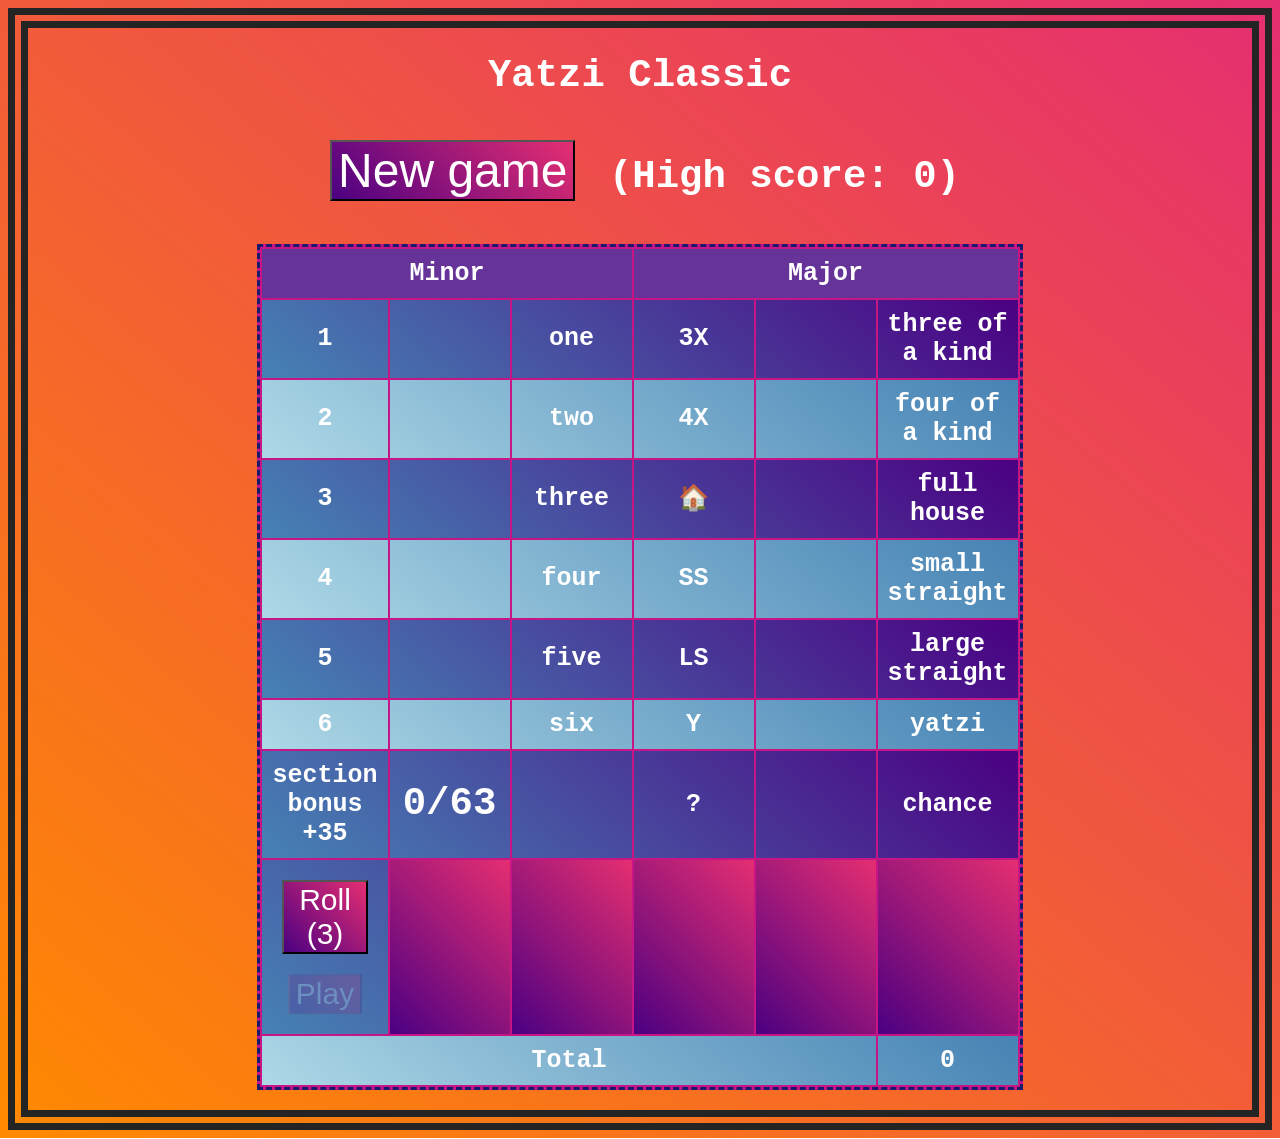
==== index.html @ 76d764ea "Minor UI changes" ====
<!DOCTYPE html>
<html>

<head>
    <title>Yatzi Classic</title>
    <link rel="stylesheet" href="styles/style.css">
    <link rel="shortcut icon" href="favicon.ico" type="image/x-icon">
    <script src="scripts/index.js" defer></script>
</head>

<body>
    <header>
        <h1>Yatzi Classic</h1>
        <h2>
            <button id="new-game-btn">New game</button>
            (High score: <span id="high-score">N/A</span>)
        </h2>
    </header>
    <main>
        <table>
            <thead>
                <tr class="table-head">
                    <th colspan="3" scope="colgroup">Minor</th>
                    <th colspan="3" scope="colgroup">Major</th>
                </tr>
            </thead>
            <tbody>
                <tr>
                    <td>1</td>
                    <td class="score minor" id="score-1" data-score="null"></td>
                    <td class="desc">one</td>
                    <td>3X</td>
                    <td class="score" id="score-7" data-score="null"></td>
                    <td class="desc">three of a kind</td>
                </tr>
                <tr>
                    <td>2</td>
                    <td class="score minor" id="score-2" data-score="null"></td>
                    <td class="desc">two</td>
                    <td>4X</td>
                    <td class="score" id="score-8" data-score="null"></td>
                    <td class="desc">four of a kind</td>
                </tr>
                <tr>
                    <td>3</td>
                    <td class="score minor" id="score-3" data-score="null"></td>
                    <td class="desc">three</td>
                    <td>🏠</td>
                    <td class="score" id="score-9" data-score="null"></td>
                    <td class="desc">full house</td>
                </tr>
                <tr>
                    <td>4</td>
                    <td class="score minor" id="score-4" data-score="null"></td>
                    <td class="desc">four</td>
                    <td>SS</td>
                    <td class="score" id="score-10" data-score="null"></td>
                    <td class="desc">small straight</td>
                </tr>
                <tr>
                    <td>5</td>
                    <td class="score minor" id="score-5" data-score="null"></td>
                    <td class="desc">five</td>
                    <td>LS</td>
                    <td class="score" id="score-11" data-score="null"></td>
                    <td class="desc">large straight</td>
                </tr>
                <tr>
                    <td>6</td>
                    <td class="score minor" id="score-6" data-score="null"></td>
                    <td class="desc">six</td>
                    <td>Y</td>
                    <td class="score" id="score-12" data-score="null"></td>
                    <td class="desc">yatzi</td>
                </tr>
                <tr>
                    <td>section bonus +35</td>
                    <td class="score" id="bonus" data-score="null">0/63</td>
                    <td></td>
                    <td>?</td>
                    <td class="score" id="score-13" data-score="null"></td>
                    <td class="desc">chance</td>
                </tr>
            </tbody>
            <tfoot>
                <tr>
                    <td>
                        <button id="roll-btn">Roll (3)</button>
                        <button id="play-btn" disabled>Play</button>
                    </td>
                    <td class="die" data-die="null" id="die-1">
                        <img src="images/1.png" alt="die facing 1">
                    </td>
                    <td class="die" data-die="null" id="die-2">
                        <img src="images/2.png" alt="die facing 2">
                    </td>
                    <td class="die" data-die="null" id="die-3">
                        <img src="images/3.png" alt="die facing 3">
                    </td>
                    <td class="die" data-die="null" id="die-4">
                        <img src="images/4.png" alt="die facing 4">
                    </td>
                    <td class="die" data-die="null" id="die-5">
                        <img src="images/5.png" alt="die facing 5">
                    </td>
                </tr>
                <tr>
                    <th colspan="5" scope="row">Total</th>
                    <td id="total" data-total="null">0</td>
                </tr>
            </tfoot>
        </table>
    </main>
    <footer>
        <!-- Footer -->
    </footer>
</body>

</html>
---- styles/style.css ----
/* * {
    border: 2px solid red;
} */

html {
    /* background-color: tomato; */
    /* background-image: linear-gradient(22.5deg, orangered, blue); */
    font-size: 150%;
    color: white;
    font-family: monospace;
    font-weight: bold;
}

body {
    /* background-color: rgb(0, 255, 135); */
    background-image: linear-gradient(40deg, #ff8a00, #e52e71);
    border: 20px double #242424;
}

h1, h2 {
    /* border: 4px double midnightblue; */
    text-align: center;
    font-size: 200%;
}

#new-game-btn {
    font-size: 100%;
}

main {
    /* display: none; */
    /* visibility: hidden; */
}

table {
    background-color: mediumvioletred;
    border: 3px dashed midnightblue;
    margin: 20px auto;
}

td, th {
    width: 50px;
    /* border: 3px double indigo; */
    padding: 10px;
    text-align: center;
    font-size: 25px;
}

.desc {
    /* padding: 20px; */
}

.score {
    font-size: 200%;
}

#bonus.confirmed {
    color: midnightblue;
    background-image: linear-gradient(45deg, red, orange);
}

.score.remaining:not(.selected):hover {
    background-image: linear-gradient(45deg, teal, lightblue);
}

.score:not(#bonus):not(.confirmed):not(.selected) {
    opacity: 0.4;
}

.die {
    background-image: linear-gradient(45deg, indigo, #e52e71);
}

.die.remaining:hover {
    background-image: linear-gradient(45deg, black, white);
}

td img {
    width: 100px;
    height: 100px;
    visibility: hidden;
}

.table-head th {
    background-color: rebeccapurple;
}

table tr:nth-child(2n) {
    background-image: linear-gradient(40deg, lightblue, steelblue);
}

table tr:nth-child(2n+1) {
    background-image: linear-gradient(40deg, steelblue, indigo);
}

#roll-btn {}


.selected {
    background-image: linear-gradient(45deg, tomato, lightblue);
}

.confirmed:not(#bonus) {
    background-image: linear-gradient(45deg, tomato, navy);
}

button {
    color: white;
    font-size: 120%;
    margin: 10px;
    background-image: linear-gradient(45deg, indigo, #e52e71);
}

button:disabled {
    opacity: 0.2;
}
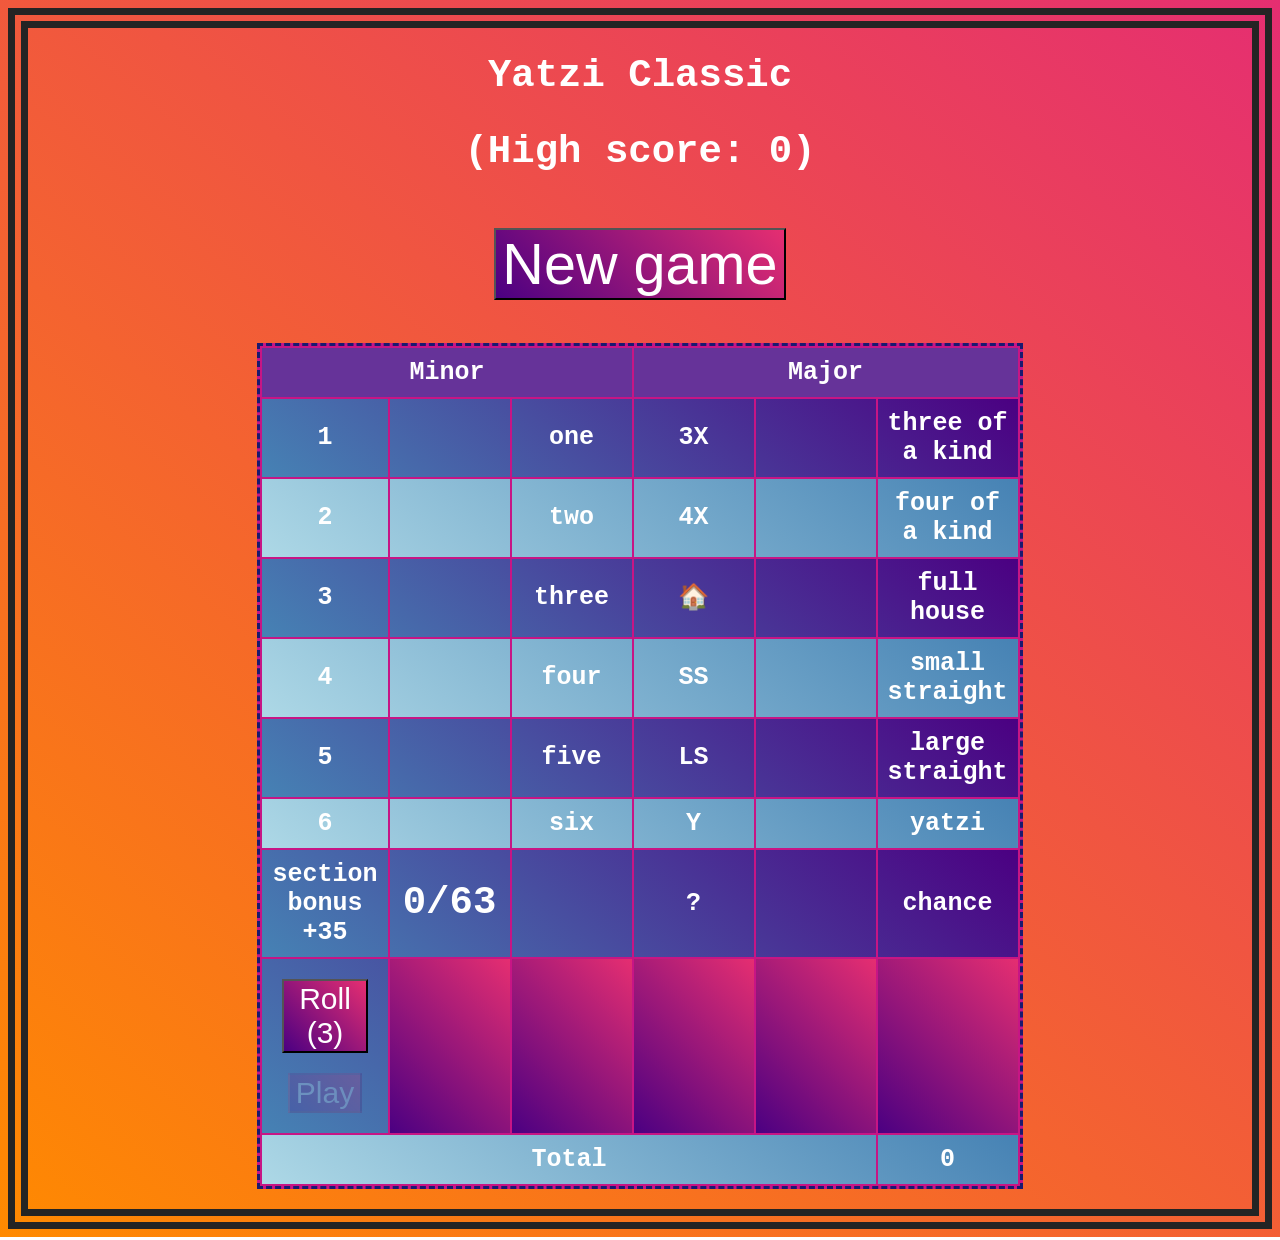
==== commit cb504086: "Updated new game procedure Instead of showing a popup on new game button click, show a confirmation " ====
--- a/index.html
+++ b/index.html
@@ -12,8 +12,13 @@
     <header>
         <h1>Yatzi Classic</h1>
         <h2>
+            (High score: <span id="high-score">N/A</span>)<br><br>
             <button id="new-game-btn">New game</button>
-            (High score: <span id="high-score">N/A</span>)
+            <div id="new-game-confirmation">
+                <span>Sure?</span>
+                <button id="new-game-yes-btn">Yes</button>
+                <button id="new-game-no-btn">No</button>
+            </div>
         </h2>
     </header>
     <main>
--- a/styles/style.css
+++ b/styles/style.css
@@ -23,8 +23,9 @@
     font-size: 200%;
 }
 
-#new-game-btn {
-    font-size: 100%;
+#new-game-confirmation {
+    display: none;
+    font-size: 50%;
 }
 
 main {
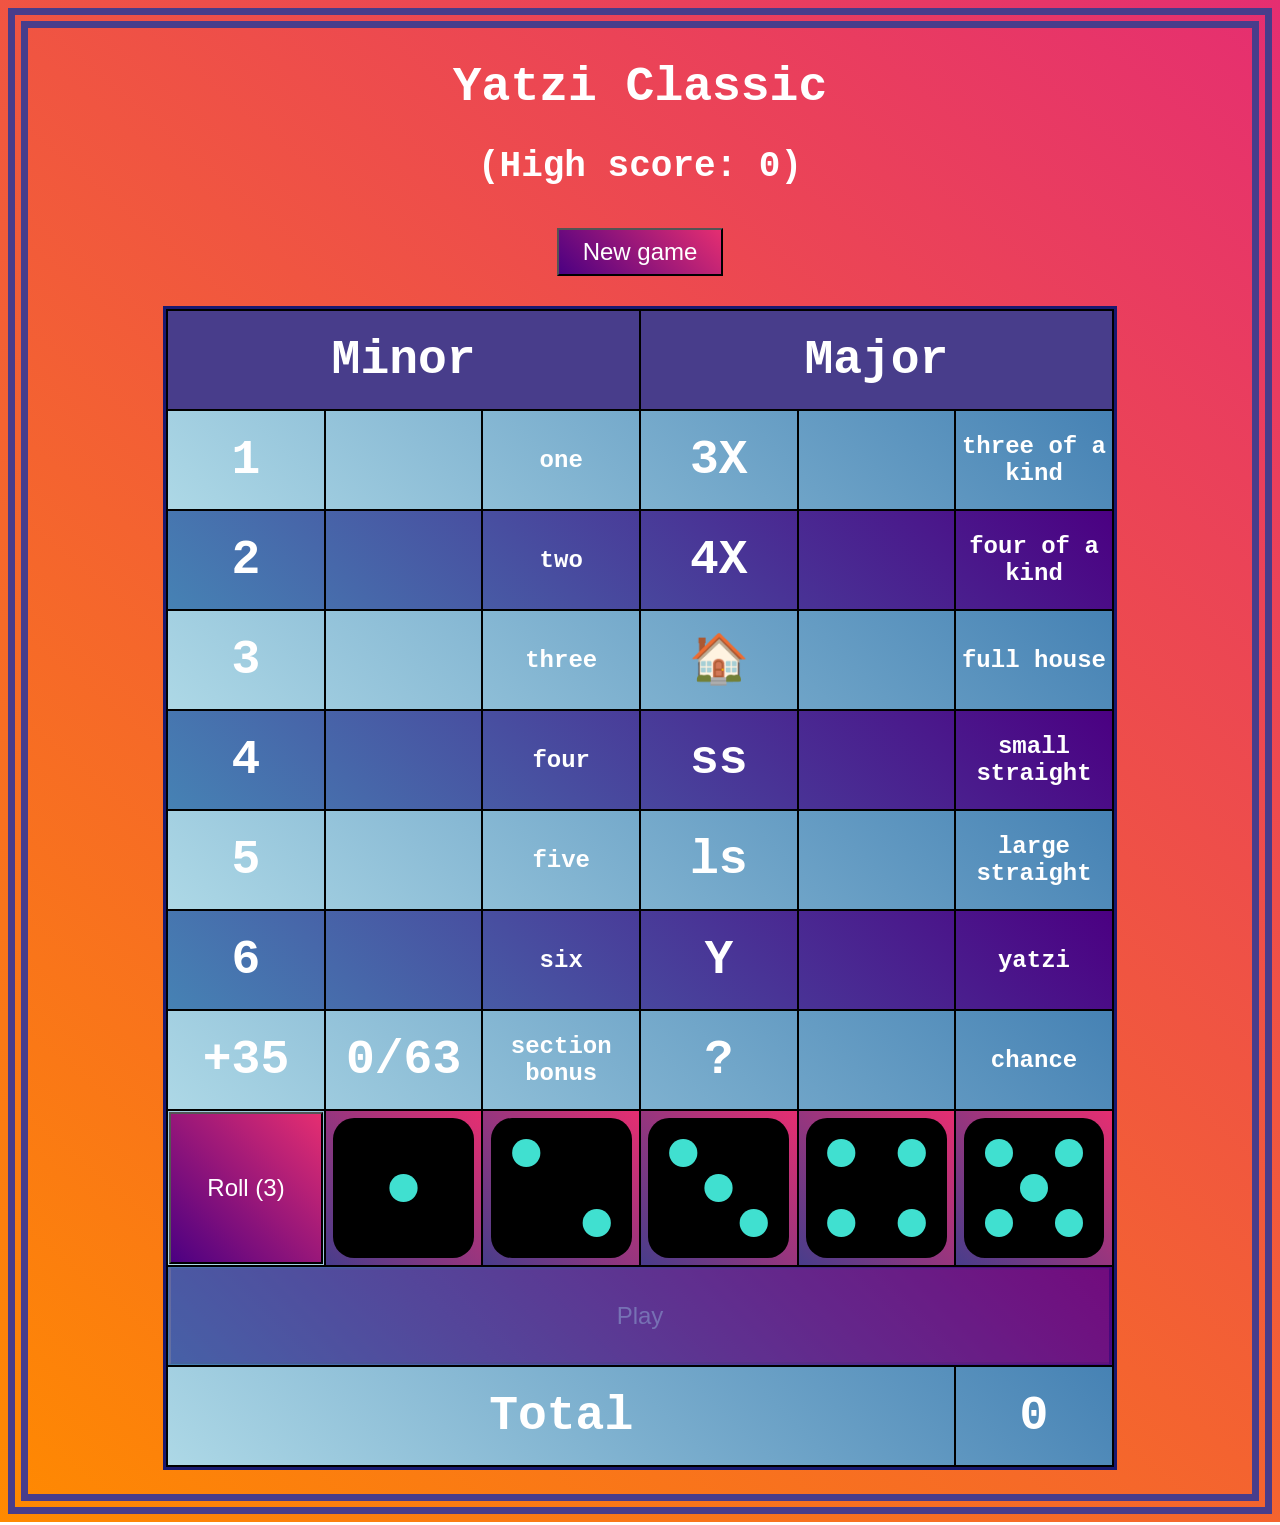
==== commit a4166f3c: "Major UI updates * New dice created with svg * Colors changed for - .selected, table header row, dic" ====
--- a/index.html
+++ b/index.html
@@ -1,5 +1,5 @@
 <!DOCTYPE html>
-<html>
+<html lang="en-US">
 
 <head>
     <title>Yatzi Classic</title>
@@ -14,12 +14,12 @@
         <h2>
             (High score: <span id="high-score">N/A</span>)<br><br>
             <button id="new-game-btn">New game</button>
-            <div id="new-game-confirmation">
-                <span>Sure?</span>
-                <button id="new-game-yes-btn">Yes</button>
-                <button id="new-game-no-btn">No</button>
-            </div>
         </h2>
+        <div id="new-game-confirmation">
+            <span>Sure?</span>
+            <button id="new-game-yes-btn">Yes</button>
+            <button id="new-game-no-btn">No</button>
+        </div>
     </header>
     <main>
         <table>
@@ -31,58 +31,58 @@
             </thead>
             <tbody>
                 <tr>
-                    <td>1</td>
+                    <td class="name">1</td>
                     <td class="score minor" id="score-1" data-score="null"></td>
                     <td class="desc">one</td>
-                    <td>3X</td>
+                    <td class="name">3X</td>
                     <td class="score" id="score-7" data-score="null"></td>
                     <td class="desc">three of a kind</td>
                 </tr>
                 <tr>
-                    <td>2</td>
+                    <td class="name">2</td>
                     <td class="score minor" id="score-2" data-score="null"></td>
                     <td class="desc">two</td>
-                    <td>4X</td>
+                    <td class="name">4X</td>
                     <td class="score" id="score-8" data-score="null"></td>
                     <td class="desc">four of a kind</td>
                 </tr>
                 <tr>
-                    <td>3</td>
+                    <td class="name">3</td>
                     <td class="score minor" id="score-3" data-score="null"></td>
                     <td class="desc">three</td>
-                    <td>🏠</td>
+                    <td class="name">🏠</td>
                     <td class="score" id="score-9" data-score="null"></td>
                     <td class="desc">full house</td>
                 </tr>
                 <tr>
-                    <td>4</td>
+                    <td class="name">4</td>
                     <td class="score minor" id="score-4" data-score="null"></td>
                     <td class="desc">four</td>
-                    <td>SS</td>
+                    <td class="name">ss</td>
                     <td class="score" id="score-10" data-score="null"></td>
                     <td class="desc">small straight</td>
                 </tr>
                 <tr>
-                    <td>5</td>
+                    <td class="name">5</td>
                     <td class="score minor" id="score-5" data-score="null"></td>
                     <td class="desc">five</td>
-                    <td>LS</td>
+                    <td class="name">ls</td>
                     <td class="score" id="score-11" data-score="null"></td>
                     <td class="desc">large straight</td>
                 </tr>
                 <tr>
-                    <td>6</td>
+                    <td class="name">6</td>
                     <td class="score minor" id="score-6" data-score="null"></td>
                     <td class="desc">six</td>
-                    <td>Y</td>
+                    <td class="name">Y</td>
                     <td class="score" id="score-12" data-score="null"></td>
                     <td class="desc">yatzi</td>
                 </tr>
                 <tr>
-                    <td>section bonus +35</td>
+                    <td class="name">+35</td>
                     <td class="score" id="bonus" data-score="null">0/63</td>
-                    <td></td>
-                    <td>?</td>
+                    <td class="desc">section bonus</td>
+                    <td class="name">?</td>
                     <td class="score" id="score-13" data-score="null"></td>
                     <td class="desc">chance</td>
                 </tr>
@@ -91,22 +91,26 @@
                 <tr>
                     <td>
                         <button id="roll-btn">Roll (3)</button>
-                        <button id="play-btn" disabled>Play</button>
                     </td>
                     <td class="die" data-die="null" id="die-1">
-                        <img src="images/1.png" alt="die facing 1">
+                        <img src="images/1.svg" alt="die facing 1">
                     </td>
                     <td class="die" data-die="null" id="die-2">
-                        <img src="images/2.png" alt="die facing 2">
+                        <img src="images/2.svg" alt="die facing 2">
                     </td>
                     <td class="die" data-die="null" id="die-3">
-                        <img src="images/3.png" alt="die facing 3">
+                        <img src="images/3.svg" alt="die facing 3">
                     </td>
                     <td class="die" data-die="null" id="die-4">
-                        <img src="images/4.png" alt="die facing 4">
+                        <img src="images/4.svg" alt="die facing 4">
                     </td>
                     <td class="die" data-die="null" id="die-5">
-                        <img src="images/5.png" alt="die facing 5">
+                        <img src="images/5.svg" alt="die facing 5">
+                    </td>
+                </tr>
+                <tr>
+                    <td colspan="6">
+                        <button id="play-btn" disabled>Play</button>
                     </td>
                 </tr>
                 <tr>
--- a/styles/style.css
+++ b/styles/style.css
@@ -1,58 +1,74 @@
-/* * {
-    border: 2px solid red;
-} */
-
 html {
-    /* background-color: tomato; */
-    /* background-image: linear-gradient(22.5deg, orangered, blue); */
-    font-size: 150%;
+    font-size: 1.5rem;
     color: white;
     font-family: monospace;
     font-weight: bold;
 }
 
 body {
-    /* background-color: rgb(0, 255, 135); */
     background-image: linear-gradient(40deg, #ff8a00, #e52e71);
-    border: 20px double #242424;
+    border: 20px double darkslateblue;
 }
 
-h1, h2 {
-    /* border: 4px double midnightblue; */
+h1, h2, #new-game-confirmation {
     text-align: center;
-    font-size: 200%;
+}
+
+button {
+    background-image: linear-gradient(45deg, indigo, #e52e71);
+    color: white;
+    padding: 0 1rem;
+    height: 2rem;
+    font-size: 1rem;
+    font-family: 'Trebuchet MS', 'Lucida Sans Unicode', 'Lucida Grande', 'Lucida Sans', Arial, sans-serif;
+}
+
+button:disabled {
+    opacity: 0.25;
 }
 
 #new-game-confirmation {
     display: none;
-    font-size: 50%;
-}
-
-main {
-    /* display: none; */
-    /* visibility: hidden; */
+    margin: 1rem auto;
 }
 
 table {
-    background-color: mediumvioletred;
-    border: 3px dashed midnightblue;
-    margin: 20px auto;
+    margin: 0 auto;
+    margin-bottom: 1rem;
+    background-color: black;
+    border: 3px solid midnightblue;
+}
+
+table tr:nth-child(2n) {
+    background-image: linear-gradient(45deg, steelblue, indigo);
+}
+
+table tr:nth-child(2n+1) {
+    background-image: linear-gradient(45deg, lightblue, steelblue);
+}
+
+.table-head th {
+    background-color: darkslateblue;
+    font-size: 2rem;
 }
 
 td, th {
-    width: 50px;
-    /* border: 3px double indigo; */
-    padding: 10px;
+    height: 4rem;
+    width: 12vw;
     text-align: center;
-    font-size: 25px;
 }
 
-.desc {
-    /* padding: 20px; */
+tfoot tr:nth-child(1) {
+    height: 12vw;
 }
 
-.score {
-    font-size: 200%;
+tfoot button {
+    width: 100%;
+    height: 100%;
+}
+
+.score, .name, tfoot {
+    font-size: 2rem;
 }
 
 #bonus.confirmed {
@@ -60,58 +76,24 @@
     background-image: linear-gradient(45deg, red, orange);
 }
 
-.score.remaining:not(.selected):hover {
-    background-image: linear-gradient(45deg, teal, lightblue);
-}
-
 .score:not(#bonus):not(.confirmed):not(.selected) {
     opacity: 0.4;
 }
 
 .die {
-    background-image: linear-gradient(45deg, indigo, #e52e71);
+    background-image: linear-gradient(45deg, darkslateblue, #e52e71);
 }
 
-.die.remaining:hover {
-    background-image: linear-gradient(45deg, black, white);
+.die img {
+    display: block;
+    margin: auto;
+    height: 11vw;
 }
 
-td img {
-    width: 100px;
-    height: 100px;
-    visibility: hidden;
-}
-
-.table-head th {
-    background-color: rebeccapurple;
-}
-
-table tr:nth-child(2n) {
-    background-image: linear-gradient(40deg, lightblue, steelblue);
-}
-
-table tr:nth-child(2n+1) {
-    background-image: linear-gradient(40deg, steelblue, indigo);
-}
-
-#roll-btn {}
-
-
 .selected {
-    background-image: linear-gradient(45deg, tomato, lightblue);
+    background-image: linear-gradient(90deg, black, cyan);
 }
 
 .confirmed:not(#bonus) {
     background-image: linear-gradient(45deg, tomato, navy);
 }
-
-button {
-    color: white;
-    font-size: 120%;
-    margin: 10px;
-    background-image: linear-gradient(45deg, indigo, #e52e71);
-}
-
-button:disabled {
-    opacity: 0.2;
-}
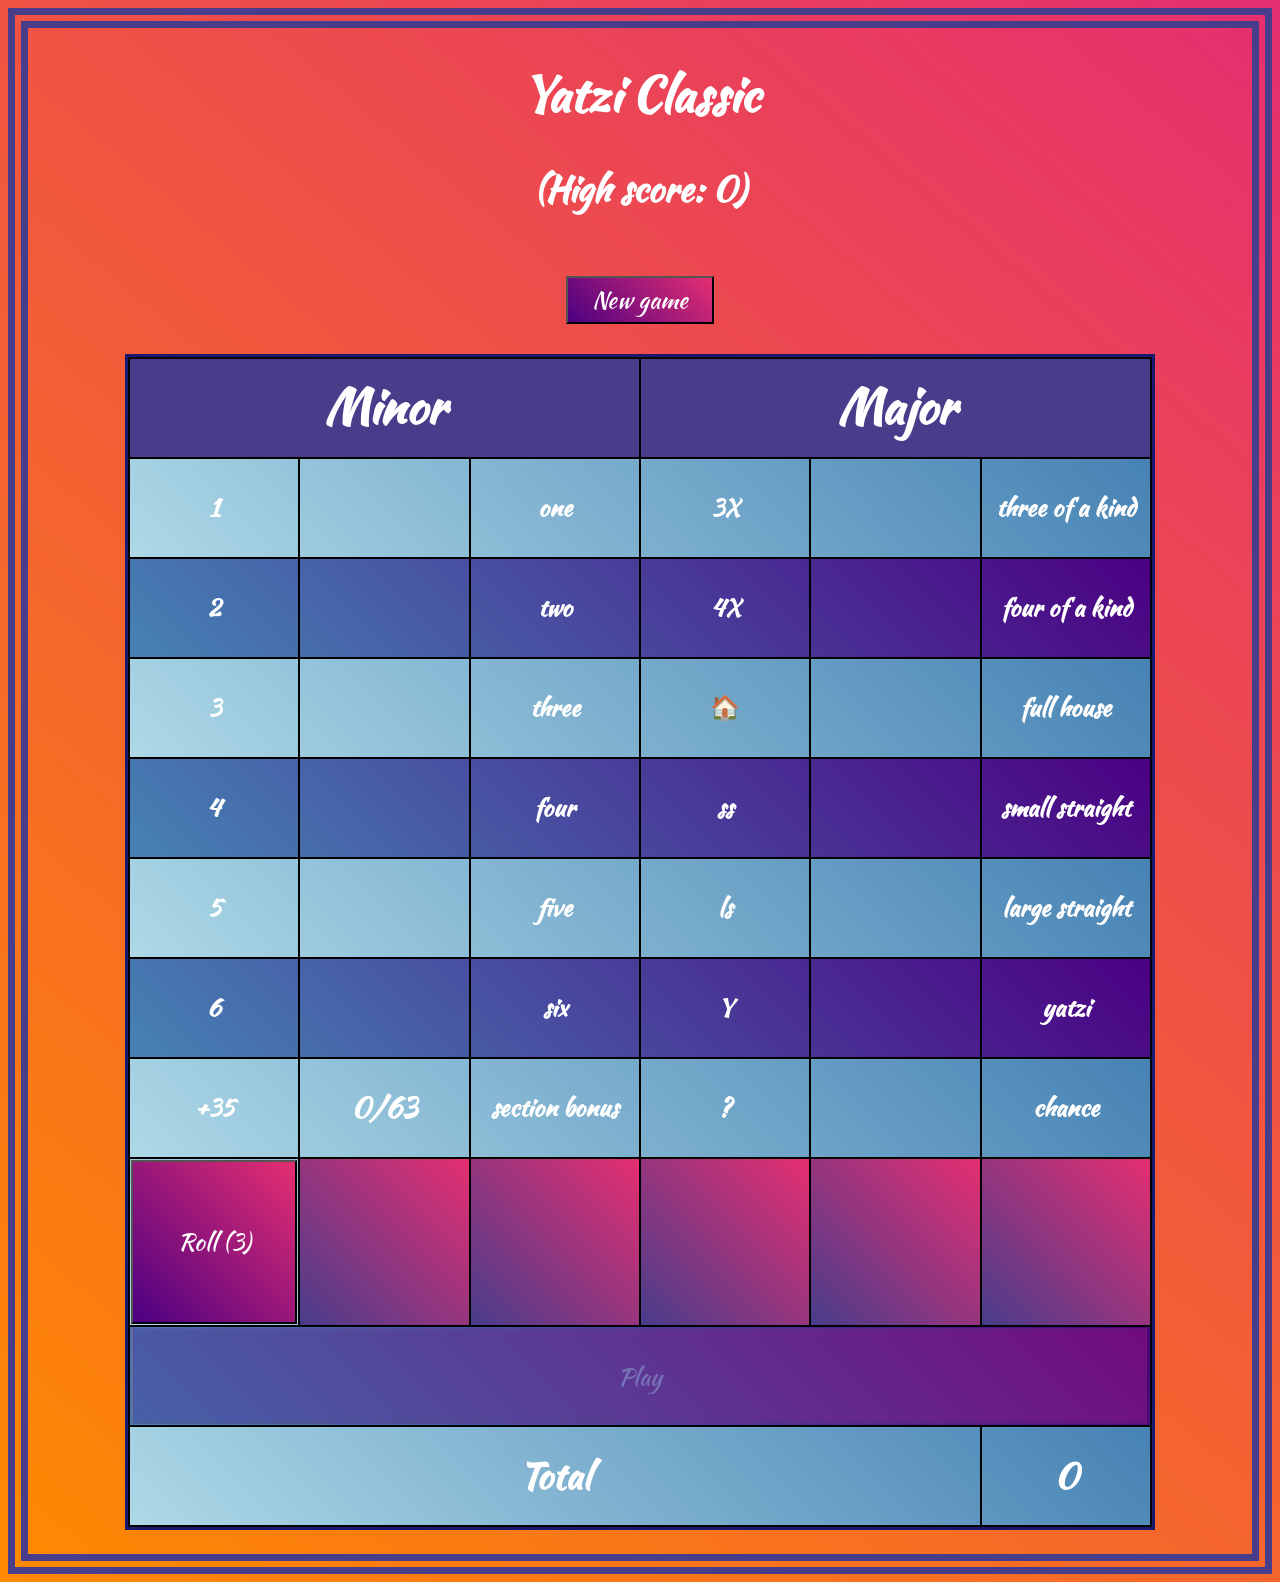
==== commit 9079be26: "Added/removed die images instead of showing/hiding img src often wasn't immediately set, as a result" ====
--- a/index.html
+++ b/index.html
@@ -92,21 +92,11 @@
                     <td>
                         <button id="roll-btn">Roll (3)</button>
                     </td>
-                    <td class="die" data-die="null" id="die-1">
-                        <img src="images/1.svg" alt="die facing 1">
-                    </td>
-                    <td class="die" data-die="null" id="die-2">
-                        <img src="images/2.svg" alt="die facing 2">
-                    </td>
-                    <td class="die" data-die="null" id="die-3">
-                        <img src="images/3.svg" alt="die facing 3">
-                    </td>
-                    <td class="die" data-die="null" id="die-4">
-                        <img src="images/4.svg" alt="die facing 4">
-                    </td>
-                    <td class="die" data-die="null" id="die-5">
-                        <img src="images/5.svg" alt="die facing 5">
-                    </td>
+                    <td class="die" data-die="null" id="die-1"></td>
+                    <td class="die" data-die="null" id="die-2"></td>
+                    <td class="die" data-die="null" id="die-3"></td>
+                    <td class="die" data-die="null" id="die-4"></td>
+                    <td class="die" data-die="null" id="die-5"></td>
                 </tr>
                 <tr>
                     <td colspan="6">
--- a/styles/style.css
+++ b/styles/style.css
@@ -1,7 +1,24 @@
+/* #3b78e7, #4dd0e1, #f06292, #d81b60, #9c27b0, #ce93d8, #0d904f, #9ccc65 */
+
+@font-face {
+    font-family: 'reeyregular';
+    src: url('../fonts/reey-regular-webfont.woff2') format('woff2'), url('../fonts/reey-regular-webfont.woff') format('woff');
+    font-weight: normal;
+    font-style: normal;
+}
+
+@font-face {
+    font-family: 'kaushan_scriptregular';
+    src: url('../fonts/kaushanscript-regular-webfont.woff2') format('woff2'), url('../fonts/kaushanscript-regular-webfont.woff') format('woff');
+    font-weight: normal;
+    font-style: normal;
+}
+
 html {
     font-size: 1.5rem;
     color: white;
-    font-family: monospace;
+    /* font-family: monospace; */
+    font-family: 'kaushan_scriptregular';
     font-weight: bold;
 }
 
@@ -20,7 +37,7 @@
     padding: 0 1rem;
     height: 2rem;
     font-size: 1rem;
-    font-family: 'Trebuchet MS', 'Lucida Sans Unicode', 'Lucida Grande', 'Lucida Sans', Arial, sans-serif;
+    font-family: inherit;
 }
 
 button:disabled {
@@ -54,12 +71,12 @@
 
 td, th {
     height: 4rem;
-    width: 12vw;
+    width: 13vw;
     text-align: center;
 }
 
 tfoot tr:nth-child(1) {
-    height: 12vw;
+    height: 13vw;
 }
 
 tfoot button {
@@ -67,8 +84,12 @@
     height: 100%;
 }
 
-.score, .name, tfoot {
-    font-size: 2rem;
+.score, tfoot {
+    font-size: 1.5rem;
+}
+
+#bonus {
+    font-size: 1.2rem;
 }
 
 #bonus.confirmed {
@@ -91,7 +112,7 @@
 }
 
 .selected {
-    background-image: linear-gradient(90deg, black, cyan);
+    background-image: linear-gradient(90deg, darkcyan, cyan);
 }
 
 .confirmed:not(#bonus) {
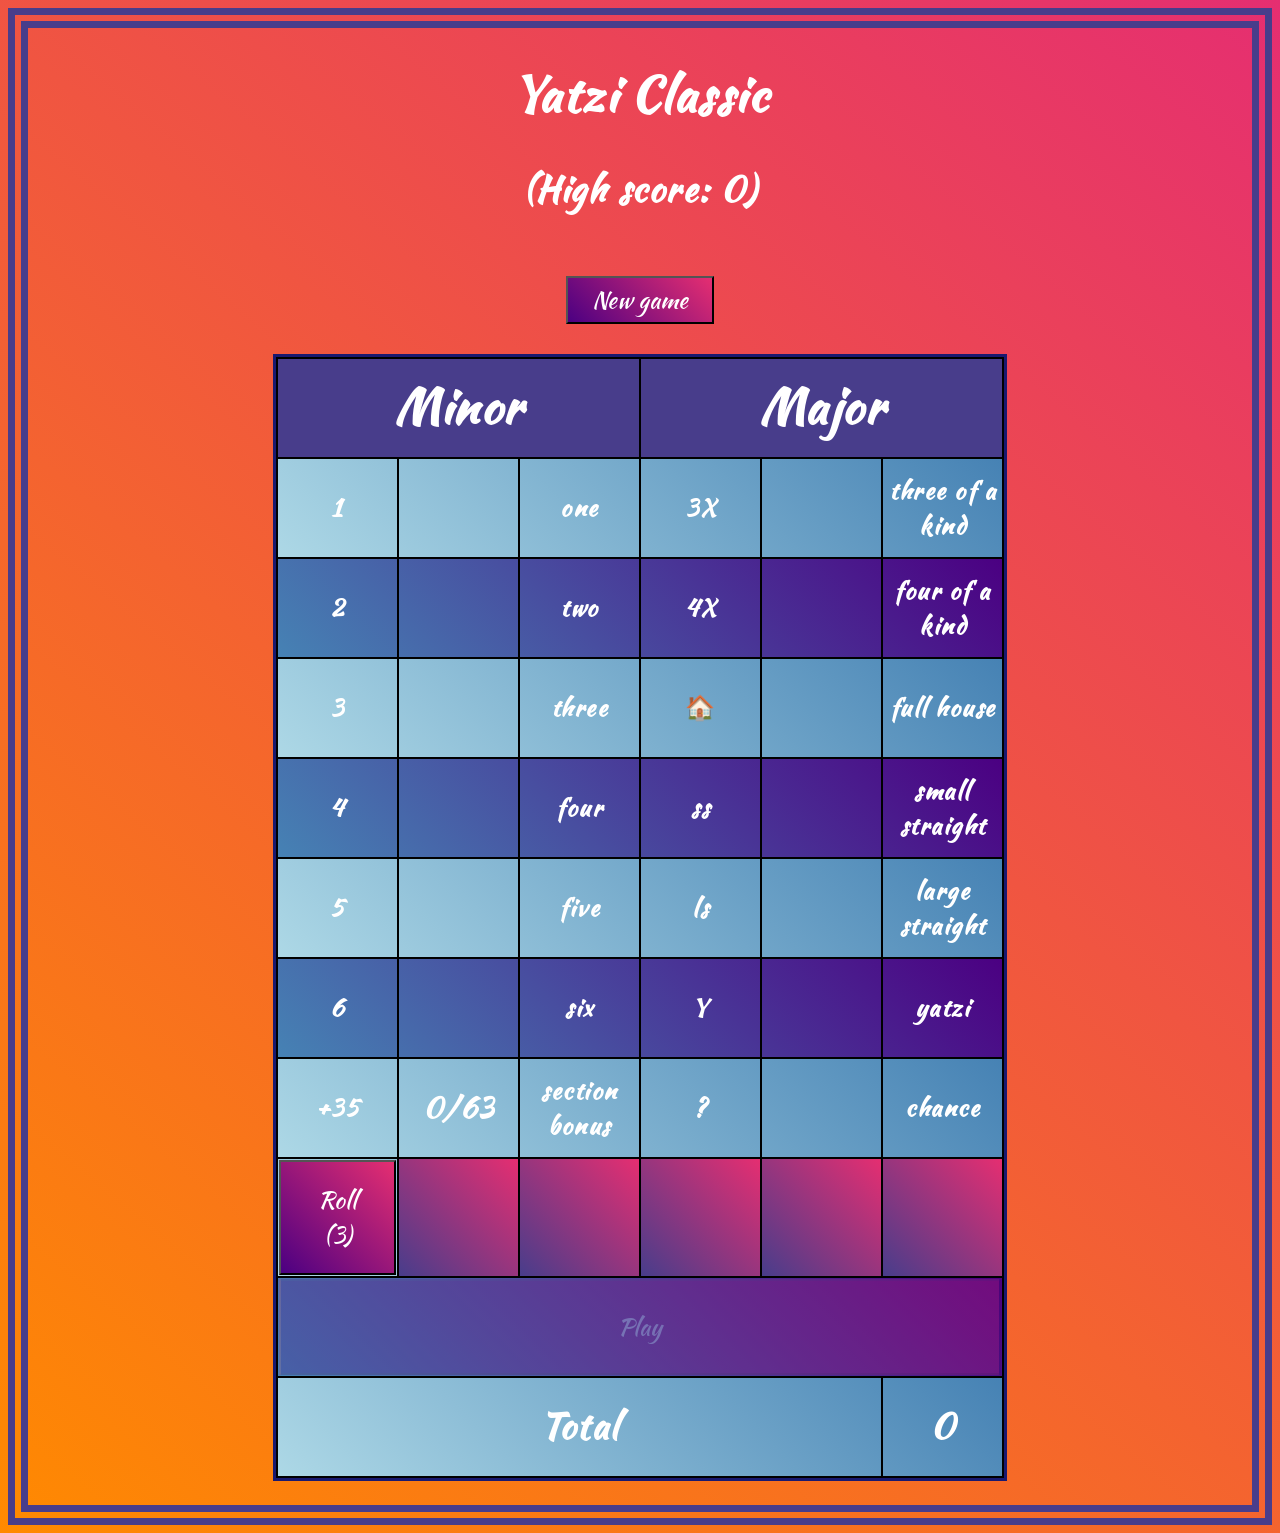
==== commit 85ad8479: "Added <meta name="viewport">" ====
--- a/index.html
+++ b/index.html
@@ -3,6 +3,7 @@
 
 <head>
     <title>Yatzi Classic</title>
+    <meta name="viewport" content="width=device-width,initial-scale=1">
     <link rel="stylesheet" href="styles/style.css">
     <link rel="shortcut icon" href="favicon.ico" type="image/x-icon">
     <script src="scripts/index.js" defer></script>
@@ -16,7 +17,7 @@
             <button id="new-game-btn">New game</button>
         </h2>
         <div id="new-game-confirmation">
-            <span>Sure?</span>
+            <span>Sure? </span>
             <button id="new-game-yes-btn">Yes</button>
             <button id="new-game-no-btn">No</button>
         </div>
@@ -89,9 +90,7 @@
             </tbody>
             <tfoot>
                 <tr>
-                    <td>
-                        <button id="roll-btn">Roll (3)</button>
-                    </td>
+                    <td><button id="roll-btn">Roll (3)</button></td>
                     <td class="die" data-die="null" id="die-1"></td>
                     <td class="die" data-die="null" id="die-2"></td>
                     <td class="die" data-die="null" id="die-3"></td>
@@ -99,9 +98,7 @@
                     <td class="die" data-die="null" id="die-5"></td>
                 </tr>
                 <tr>
-                    <td colspan="6">
-                        <button id="play-btn" disabled>Play</button>
-                    </td>
+                    <td colspan="6"><button id="play-btn" disabled>Play</button></td>
                 </tr>
                 <tr>
                     <th colspan="5" scope="row">Total</th>
--- a/styles/style.css
+++ b/styles/style.css
@@ -20,6 +20,7 @@
     /* font-family: monospace; */
     font-family: 'kaushan_scriptregular';
     font-weight: bold;
+    letter-spacing: 1.5px;
 }
 
 body {
@@ -71,12 +72,12 @@
 
 td, th {
     height: 4rem;
-    width: 13vw;
+    width: 13vmin;
     text-align: center;
 }
 
 tfoot tr:nth-child(1) {
-    height: 13vw;
+    height: 13vmin;
 }
 
 tfoot button {
@@ -108,7 +109,7 @@
 .die img {
     display: block;
     margin: auto;
-    height: 11vw;
+    height: 11vmin;
 }
 
 .selected {
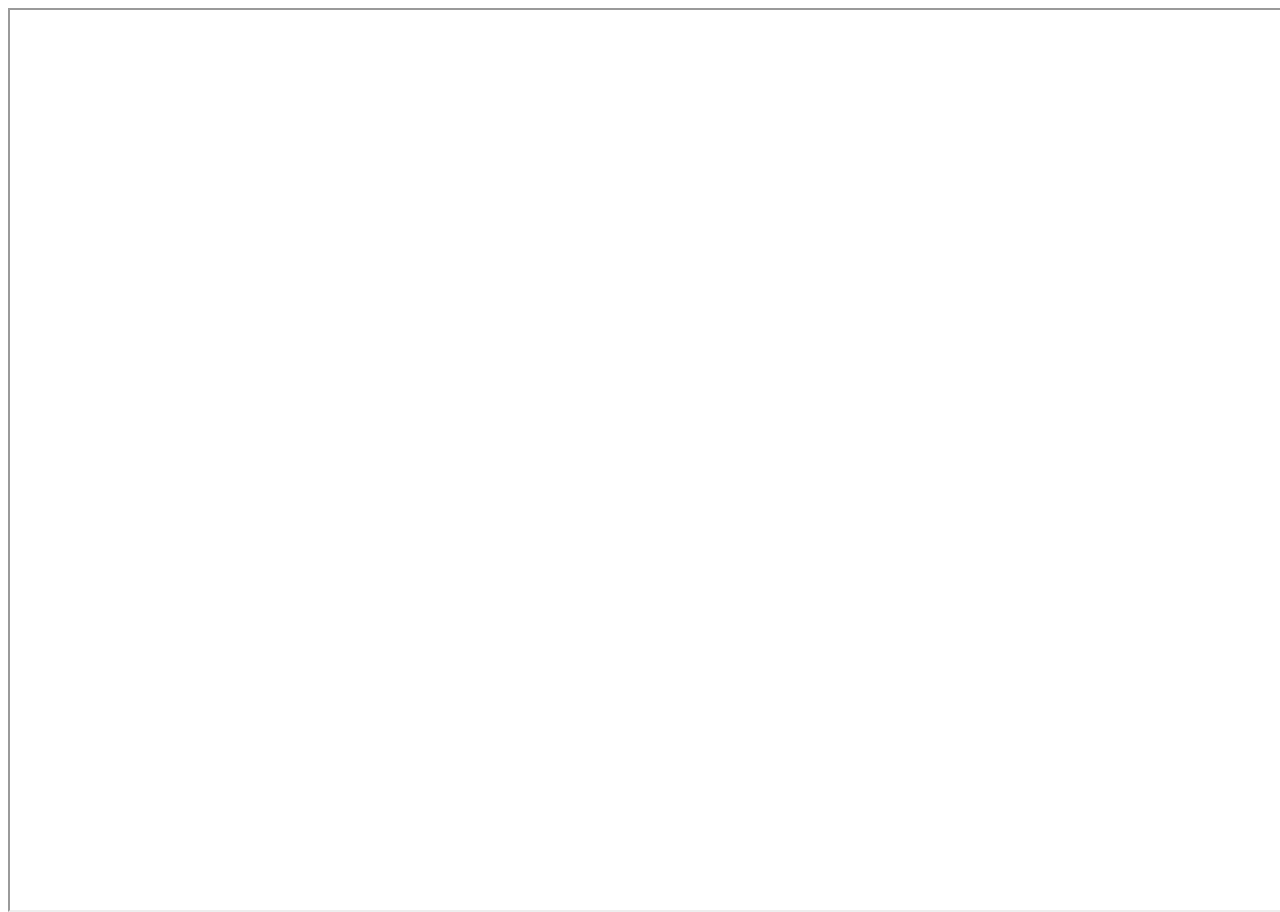
==== commit 3cd0d2eb: "Embedded iframe of chess game" ====
--- a/index.html
+++ b/index.html
@@ -2,16 +2,27 @@
 <html lang="en-US">
 
 <head>
+    <!-- Global site tag (gtag.js) - Google Analytics -->
+    <script async src="https://www.googletagmanager.com/gtag/js?id=G-095CZ8Q3F9"></script>
+    <script>
+        window.dataLayer = window.dataLayer || [];
+        function gtag() {
+            dataLayer.push(arguments);
+        }
+        gtag("js", new Date());
+
+        gtag("config", "G-095CZ8Q3F9");
+    </script>
     <title>Yatzi Classic</title>
-    <meta name="viewport" content="width=device-width,initial-scale=1">
-    <link rel="stylesheet" href="styles/style.css">
-    <link rel="shortcut icon" href="favicon.ico" type="image/x-icon">
+    <!-- <meta name="viewport" content="width=device-width,initial-scale=1"> -->
+    <link rel="stylesheet" href="styles/style.css" />
+    <link rel="shortcut icon" href="favicon.ico" type="image/x-icon" />
     <script src="scripts/index.js" defer></script>
 </head>
 
 <body>
     <header>
-        <h1>Yatzi Classic</h1>
+        <!-- <h1>Yatzi Classic</h1>
         <h2>
             (High score: <span id="high-score">N/A</span>)<br><br>
             <button id="new-game-btn">New game</button>
@@ -20,10 +31,10 @@
             <span>Sure? </span>
             <button id="new-game-yes-btn">Yes</button>
             <button id="new-game-no-btn">No</button>
-        </div>
+        </div> -->
     </header>
     <main>
-        <table>
+        <!-- <table>
             <thead>
                 <tr class="table-head">
                     <th colspan="3" scope="colgroup">Minor</th>
@@ -105,7 +116,16 @@
                     <td id="total" data-total="null">0</td>
                 </tr>
             </tfoot>
-        </table>
+        </table> -->
+        <iframe src="https://fritz.chessbase.com" style="width: 100%; height: 100%; position: absolute;"></iframe>
+        <!-- <iframe
+        src="https://chess.org"
+        width="1024"
+        height="980"
+        frameborder="0"
+        style="border: none; padding: 0; margin: 0"
+        ><p>your browser does not support iframes.</p></iframe
+      > -->
     </main>
     <footer>
         <!-- Footer -->
--- a/styles/style.css
+++ b/styles/style.css
@@ -1,6 +1,6 @@
 /* #3b78e7, #4dd0e1, #f06292, #d81b60, #9c27b0, #ce93d8, #0d904f, #9ccc65 */
 
-@font-face {
+/* @font-face {
     font-family: 'reeyregular';
     src: url('../fonts/reey-regular-webfont.woff2') format('woff2'), url('../fonts/reey-regular-webfont.woff') format('woff');
     font-weight: normal;
@@ -12,18 +12,18 @@
     src: url('../fonts/kaushanscript-regular-webfont.woff2') format('woff2'), url('../fonts/kaushanscript-regular-webfont.woff') format('woff');
     font-weight: normal;
     font-style: normal;
-}
+} */
 
-html {
+/* html {
     font-size: 1.5rem;
-    color: white;
+    color: white; */
     /* font-family: monospace; */
-    font-family: 'kaushan_scriptregular';
+    /* font-family: 'kaushan_scriptregular';
     font-weight: bold;
     letter-spacing: 1.5px;
-}
+} */
 
-body {
+/* body {
     background-image: linear-gradient(40deg, #ff8a00, #e52e71);
     border: 20px double darkslateblue;
 }
@@ -110,6 +110,16 @@
     display: block;
     margin: auto;
     height: 11vmin;
+    animation: die-img 1s;
+}
+
+@keyframes die-img {
+    from {
+        transform: scale(0) rotateZ(0deg);
+    }
+    to {
+        transform: scale(1) rotateZ(3600deg);
+    }
 }
 
 .selected {
@@ -118,4 +128,4 @@
 
 .confirmed:not(#bonus) {
     background-image: linear-gradient(45deg, tomato, navy);
-}
+} */
